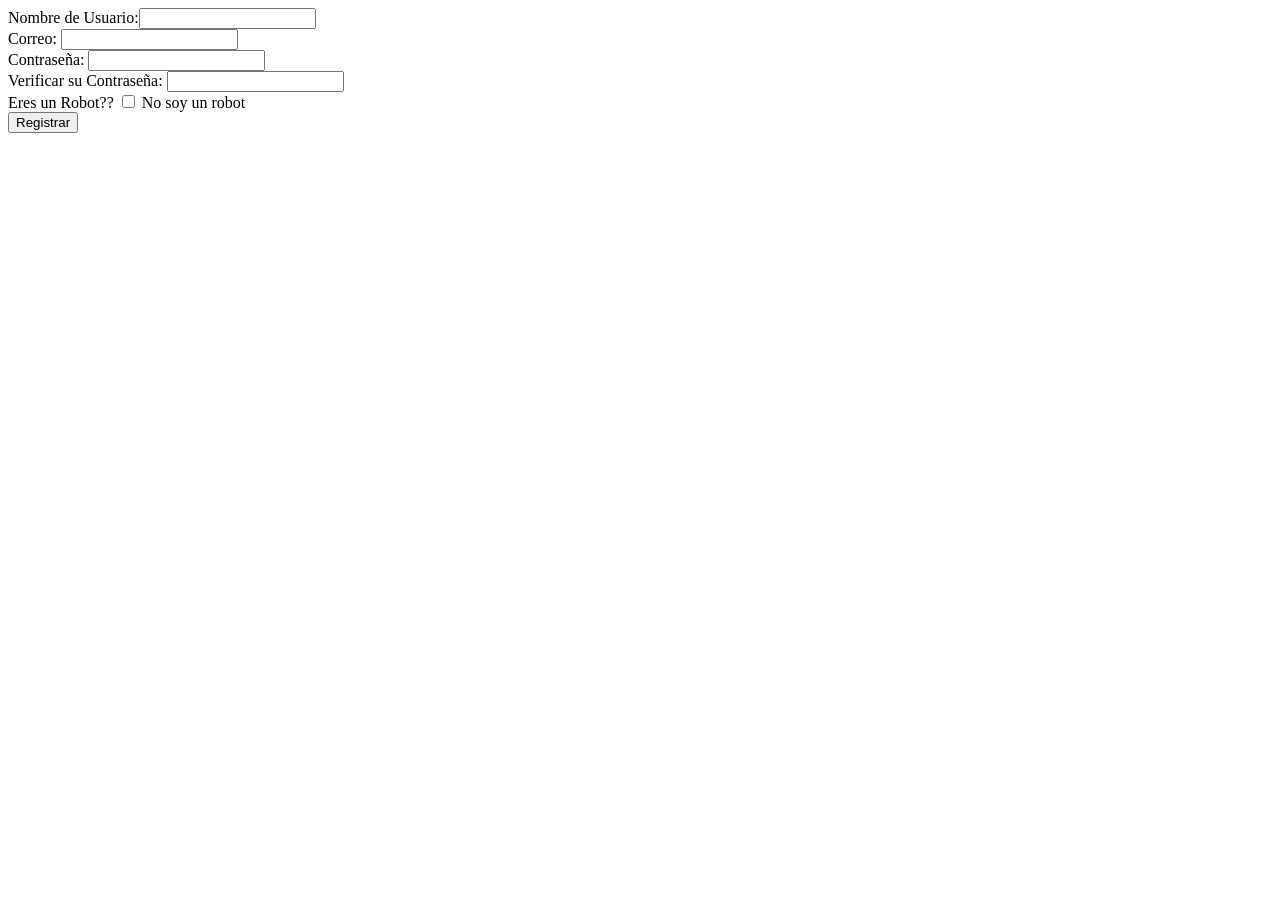
==== pages/LoginRegister.html @ 3efa3e00 "login" ====
<!DOCTYPE html>
<html lang="en">
<head>
    <meta charset="UTF-8">
    <meta name="viewport" content="width=device-width, initial-scale=1.0">
    <title>Inicio de Secion/Registro</title>
</head>
<body>
    <main>
    <form action="" >
        Nombre de Usuario:<input type="text"><br>
        Correo: <input type="email"><br>
        Contraseña: <input type="text"><br>
        Verificar su Contraseña: <input type="text"><br>
        Eres un Robot?? <input type="checkbox"> No soy un robot <br>

        <input type="submit" value="Registrar">
    </form>
    </main>
</body>
</html>
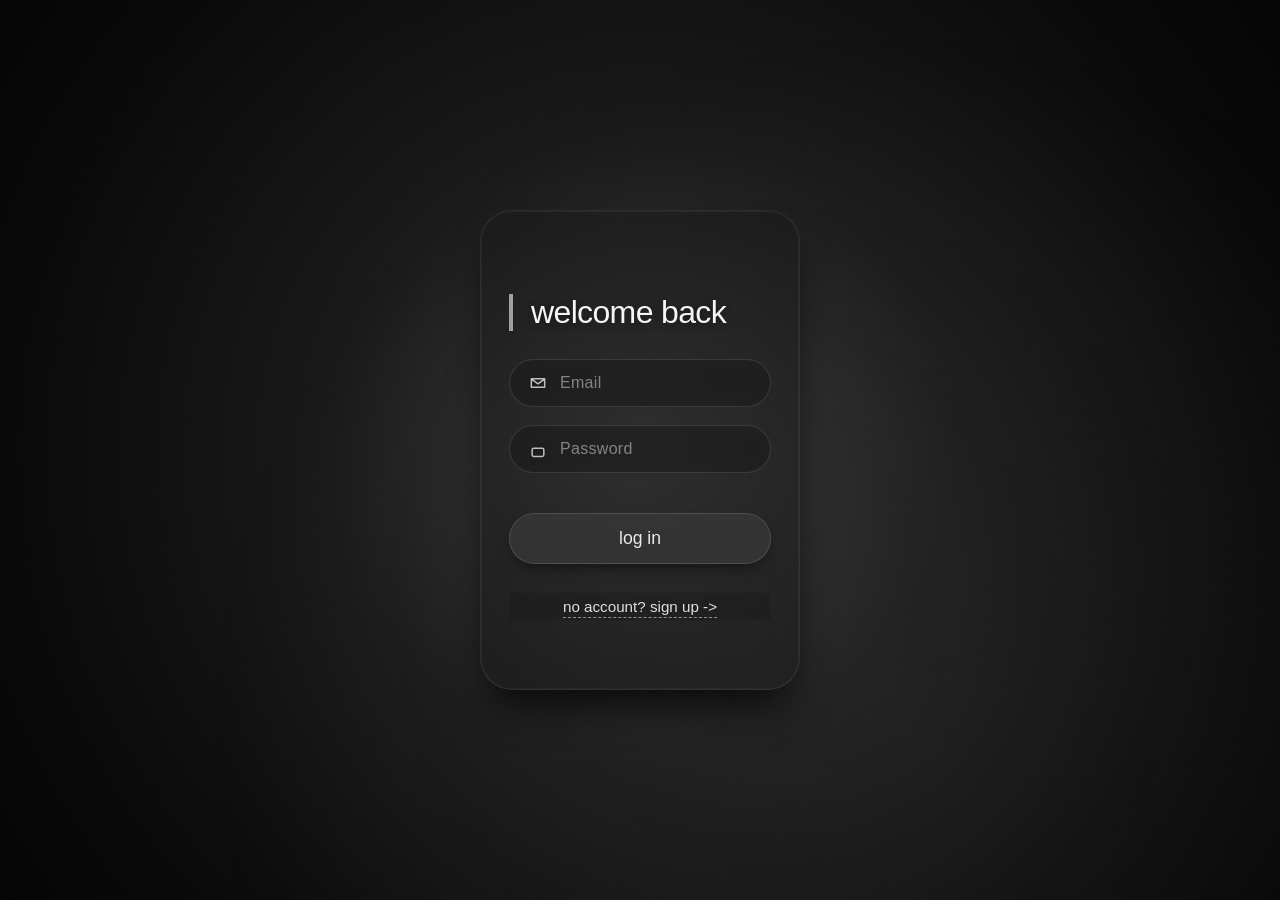
==== commit 07e8a06f: "disenio para registro" ====
--- a/pages/LoginRegister.html
+++ b/pages/LoginRegister.html
@@ -4,9 +4,98 @@
     <meta charset="UTF-8">
     <meta name="viewport" content="width=device-width, initial-scale=1.0">
     <title>Inicio de Secion/Registro</title>
+    <link rel="stylesheet" href="../styles/login.css">
 </head>
 <body>
-    <main>
+    <div class="container">
+        <div class="card" id="authCard">
+            <div class="form-box login" id="loginForm">
+                <h2>welcome back</h2>
+                <div class="input-group">
+                    <span class="input-icon">
+                        <svg viewBox="0 0 24 24" fill="none" xmlns="http://www.w3.org/2000/svg">
+                            <path d="M4 7L12 13L20 7M4 17H20V7H4V17Z"
+                                stroke="currentColor" stroke-linecap="round" stroke-linejoin="round"></path>
+                        </svg>
+                    </span>
+                    <input type="email" class="input-field" id="loginEmail" placeholder="Email" autocomplete="email">
+                </div>
+
+                <div class="input-group">
+                    <span class="input-icon">
+                        <svg viewBox="0 0 24 24" fill="none" xmlns="http://www.w3.org/2000/svg">
+                            <rect x="5" y="11" width="14" height="10" rx="2" stroke="currentColor" stroke-linejoin="round">
+                                <path d="M8 11V7C8 4.79086 9.79086 3 12 3V4C14.2091 3 16 4.79086 16 7V11" stroke="curretColor" 
+                                stroke-linecap="round"></path>
+                        </svg>
+                    </span>
+                    <input type="password" class="input-field" id="loginPassword" placeholder="Password" autocomplete="current-password">    
+                </div>
+
+                <button class="action-btn" id="loginBtn">log in</button>
+                <p class="toggle-text" onclick="flipCard()">
+                    <span>no account? sign up -></span>
+                </p>
+            </div>
+            <div class="form-box signup" id="signupForm">
+                <h2>create account</h2>
+
+                <div class="input-group">
+                    <span class="input-icon">
+                        <svg viewBox="0 0 24 24" fill="none" xmlns="http://www.w3.org/2000/svg">
+                            <circle cx="12" cy="8" r="4" stroke="currentColor" stroke-linejoin="round">
+                                <path d="M5 20V19C5 15.6863 7.68629 13 11 13H13C16.3137 13 19 15.6863 19 19V20" stroke="currentColor"
+                                    stroke-linecap="round"></path>
+                            </circle>
+                        </svg>
+                    </span>
+                    <input class="input-field" placeholder="Full name">
+                </div>
+
+                <div class="input-group">
+                    <span class="input-icon">
+                        <svg viewBox="0 0 24 24" fill="none" >
+                            <path d="M4 7L12 13L20 7M4 17H20V7H4V17Z" stroke="currentColor" stroke-linecap="round" stroke-linejoin="round"></path>
+                        </svg>
+                    </span>
+                    <input class="input-field" placeholder="Email">
+                </div>
+
+                <div class="input-group">
+                    <span class="input-icon">
+                        <svg viewBox="0 0 24 24" fill="none">
+                            <rect x="5" y="11" width="14" height="10" rx="2" stroke="currentColor">
+                                <path d="M8 11V7C8 4.79086 9.79086 3 12 3C14.2091 3 16 4.79086 16 7V11" stroke="currentColor"></path>
+                            </rect>
+                        </svg>
+                    </span>
+                    <input class="input-field" placeholder="Password">
+                </div>
+                <button class="action-btn" id="signupBtn">sign up</button>
+
+            <p class="toggle-text" onclick="flipCard()">
+                <span><- already have account? lon in </span>
+            </p>
+            
+            </div>
+
+        </div>
+    </div>
+    
+
+    <script>
+        (function () {
+            "use strict";
+            window.flipCard = function () {
+                const card = document.getElementById ("authCard");
+                card.classList.toggle("flip");
+            };
+        })();
+    </script>
+
+</body>
+</html>
+<!--<main>
     <form action="" >
         Nombre de Usuario:<input type="text"><br>
         Correo: <input type="email"><br>
@@ -16,6 +105,4 @@
 
         <input type="submit" value="Registrar">
     </form>
-    </main>
-</body>
-</html>+    </main>-->
--- a/styles/login.css
+++ b/styles/login.css
@@ -0,0 +1,225 @@
+*{
+    margin: 0;
+    padding: 0;
+    box-sizing: border-box;
+    font-family: 'Franklin Gothic Medium', 'Arial Narrow', Arial, sans-serif;
+
+}
+
+body{
+    min-height: 100vh;
+    display: flex;
+    align-items: center;
+    justify-content: center;
+    background: radial-gradient(
+        circle at 50% 50%,
+        #3a3a3a 0%,
+        #1a1a1a 40%,
+        #0a0a0a 80%,
+        #050505 100%
+    );
+    padding: 16px;
+    margin: 0;
+    position: relative;
+}
+
+body::before {
+    content: "";
+    position: fixed;
+    top: 0;
+    left: 0;
+    right: 0;
+    bottom: 0;
+    background: radial-gradient(
+        circle at 70% 80%,
+        rgba(100, 100, 100, 0.15) 0%,
+        transparent 60%
+    );
+    pointer-events: none;
+}
+
+.container{
+    perspective: 1400px;
+    width: 100%;
+    max-width: 320px;
+    position: relative;
+    z-index: 1;
+}
+
+.card{
+    width: 100%;
+    aspect-ratio: 6 / 9;
+    max-width: 400px;
+    margin: 0 auto;
+    position: relative;
+    transform-style: preserve-3d;
+    transform: transform 0.55s cubic-bezier(0.23, 1, 0.32, 1);
+    border-radius: 32px;
+}
+
+.card.flip{
+    transform: rotateY(180deg);
+}
+
+.form-box{
+    position: absolute;
+    inset: 0;
+    width: 100%;
+    height: 100%;
+    border-radius: 32px;
+    padding: 32px 28px;
+    backface-visibility: hidden;
+
+    background: rgba(25, 25, 25, 0.35);
+    backdrop-filter: blur(16px) saturate(100%);
+    -webkit-backdrop-filter: blur(16px) saturate(100%);
+    
+    border: 1px solid rgba(120, 120, 120, 0.2);
+    box-shadow: 0 25px 40px -12px rgba(0, 0, 0, 0.8),
+            inset 0 0 0 1px rgba(255, 255, 255, 0.03), 
+            inset 0 2px 4px rgba(255, 255, 255, 0.02);
+    display: flex;
+    flex-direction: column;
+    justify-content: center;
+    color: #eaeaea;
+}
+
+.signup{
+    transform: rotateY(180deg);
+}
+
+.form-box h2 {
+    font-weight: 500;
+    font-size: 2rem;
+    letter-spacing: -0.02em;
+    margin: 15px 0 28px 0;
+    text-align: left;
+    color: #f5f5f5;
+    text-shadow: 0 2px 8px rgba(0, 0, 0, 0.4);
+    border-left: 4px solid #a0a0a0;
+    padding-left: 18px;
+}
+
+.input-group{
+    display: flex;
+    align-items: center;
+    margin-bottom: 18px;
+    background: rgba(30, 30, 30, 0.5);
+    backdrop-filter: blur(6px);
+    -webkit-backdrop-filter: blur(6px);
+    border-radius: 48px;
+    border: 1px solid rgba(140, 140, 140, 0.25);
+    transition: border 0.2s, background 0.2s, box-shadow 0.2s;
+}
+
+.input-group:focus-within{
+    border-color: #b0b0b0;
+    background: rgba(50, 50, 50, 0.65);
+    box-shadow: 0 0 0 3px rgba(180, 180, 180, 0.1);
+}
+
+.input-icon{
+    display: flex;
+    align-items: center;
+    justify-content: center;
+    padding-left: 18px;
+    padding-right: 6px;
+    color: #d0d0d0;
+}
+
+.input-icon svg {
+    width: 20px;
+    height: 20px;
+    stroke: #d8d8d8;
+    stroke-width: 1.8;
+    fill: none;
+    opacity: 0.9;
+    filter: drop-shadow(0 1px 2px rgba(0, 0, 0, 0.3));
+}
+
+.form-box .input-field {
+    width: 100%;
+    padding: 14px 16px 14px 6px;
+    background: transparent;
+    border: none;
+    outline: none;
+    font-size: 1rem;
+    color: #f5f5f5;
+    font-weight: 400;
+    letter-spacing: 0.3px;
+}
+
+.form-box .input-field::placeholder {
+    color: #b0b0b0;
+    font-weight: 300;
+    opacity: 0.7;
+}
+
+.input-field:-webkit-autofill,
+.input-field:-webkit-autofill:hover,
+.input-field:-webkit-autofill:focus {
+    -webkit-text-fill-color: #f0f0f0;
+    -webkit-box-shadow: 0 0 0px 1000px #353535 inset;
+    transition: background-color 5000s ease-in-out 0s;
+}
+
+.action-btn{
+    padding: 14px 20px;
+    margin-top: 22px;
+    border-radius: 48px;
+    background: rgba(60, 60, 60, 0.7);
+    backdrop-filter: blur(8px);
+    -webkit-backdrop-filter: blur(8px);
+    border: 1px solid rgba(180, 180, 180, 0.2);
+    color: #eaeaea;
+    font-size: 1.1rem;
+    cursor: pointer;
+    transition: all 0.2s ease;                 /* animacion*/
+    box-shadow: 0 8px 16px -6px rgba(0, 0, 0, 0.6);
+    width: 100%; 
+}
+
+.action-btn:hover {
+    background: rgba(90, 90, 90, 0.8);
+    border-color: rgba(200, 200, 200, 0.35);
+    box-shadow: 0 12px 22px -10px #000000b3;
+}
+
+.toggle-text{
+    margin-top: 28px;
+    text-align: center;
+    font-size: 0.95rem;
+    color: #c5c5c5;
+    cursor: pointer;
+    transition: color 0.2s;
+    backdrop-filter: blur(2px);
+    padding: 6px 0;
+
+}
+
+.toggle-text span { 
+    border-bottom: 1px dashed #909090;
+    padding-bottom: 2px;
+    font-weight: 400;
+    color: #e0e0e0;
+}
+
+.toggle-text:hover span {
+    color: #ffffff;
+    border-bottom-color: #c0c0c0;
+
+}
+
+.login,
+.signup {
+    backface-visibility: hidden;
+}
+
+
+
+
+
+
+
+
+
